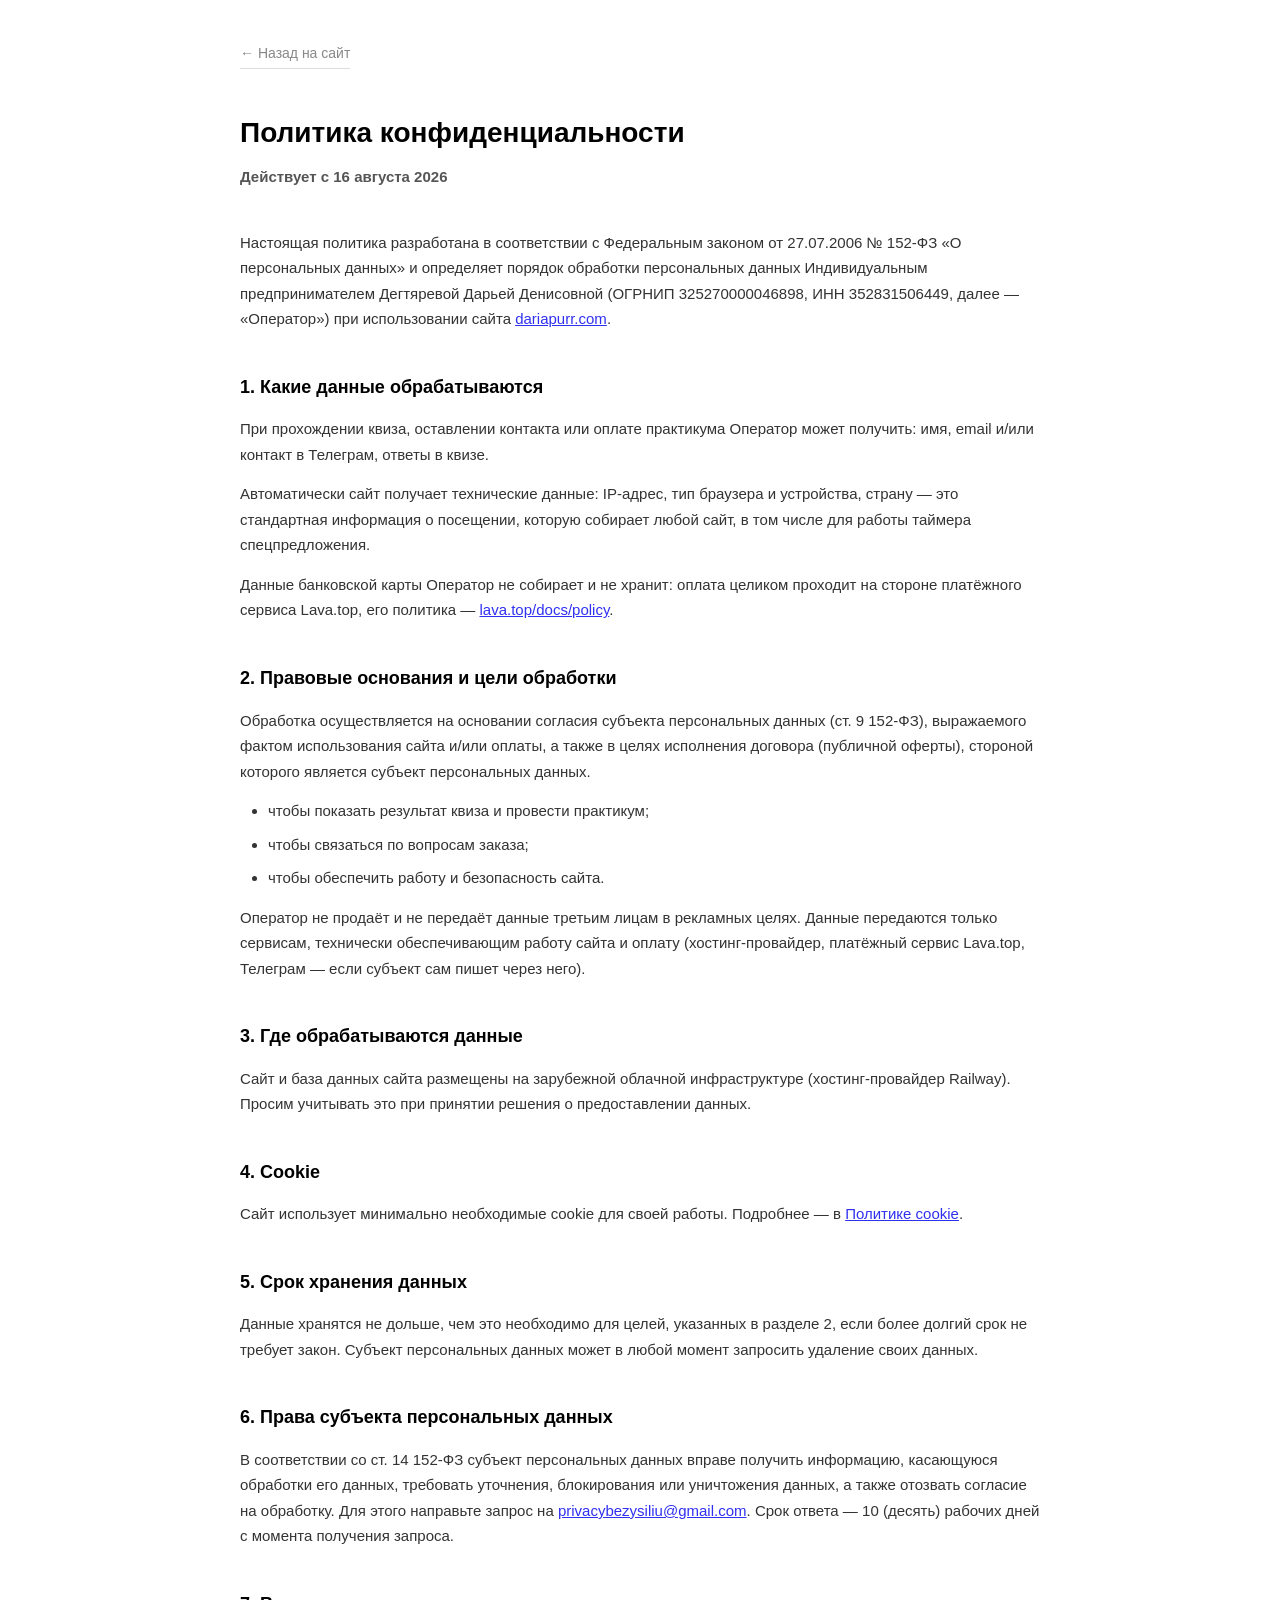
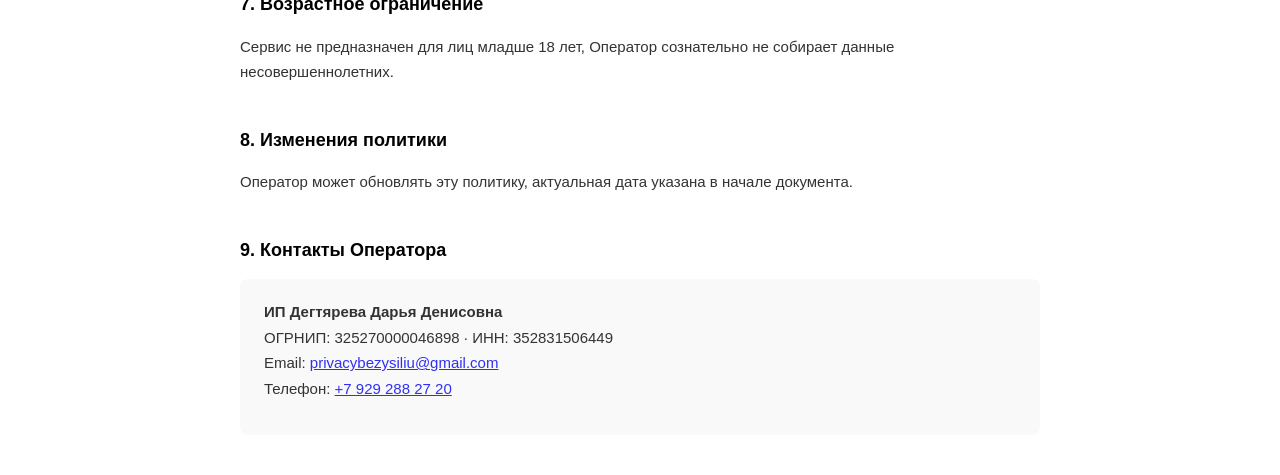
==== site/privacy.html @ fa900cc9 "Initial commit: wish-api site (Кэш-расклад + гора желаний)" ====
<!DOCTYPE html>
<html lang="ru">
<head>
  <meta charset="UTF-8">
  <meta name="viewport" content="width=device-width, initial-scale=1.0">
  <title>Политика конфиденциальности · Кэш-расклад от Белой Кошки</title>
  <style>
    *{box-sizing:border-box;margin:0;padding:0}
    body{font-family:Arial,sans-serif;background:#fff;color:#333;padding:40px 24px;font-size:15px;line-height:1.7}
    .page-wrap{max-width:800px;margin:0 auto}
    .back-link{display:inline-block;margin-bottom:40px;color:#888;text-decoration:none;font-size:14px;border-bottom:1px solid #ddd;padding-bottom:2px}
    .back-link:hover{color:#333}
    h1{font-size:28px;color:#000;margin-bottom:8px;font-weight:700}
    .updated{color:#555;font-size:15px;font-weight:700;margin-bottom:40px}
    h2{font-size:18px;color:#000;margin-top:40px;margin-bottom:14px;font-weight:700}
    p{color:#333;margin-bottom:14px}
    ul{color:#333;padding-left:28px;margin-bottom:14px}
    li{margin-bottom:8px}
    a{color:#3030F1;word-break:break-word}
    .contact-block{background:#f9f9f9;padding:20px 24px;border-radius:8px;margin-top:12px}
  </style>
</head>
<body>
<div class="page-wrap">

  <a href="index.html" class="back-link">← Назад на сайт</a>

  <h1>Политика конфиденциальности</h1>
  <p class="updated">Действует с 16 августа 2026</p>

  <p>Настоящая политика разработана в соответствии с Федеральным законом от 27.07.2006 № 152-ФЗ «О персональных данных» и определяет порядок обработки персональных данных Индивидуальным предпринимателем Дегтяревой Дарьей Денисовной (ОГРНИП 325270000046898, ИНН 352831506449, далее — «Оператор») при использовании сайта <a href="https://www.dariapurr.com">dariapurr.com</a>.</p>

  <h2>1. Какие данные обрабатываются</h2>
  <p>При прохождении квиза, оставлении контакта или оплате практикума Оператор может получить: имя, email и/или контакт в Телеграм, ответы в квизе.</p>
  <p>Автоматически сайт получает технические данные: IP-адрес, тип браузера и устройства, страну — это стандартная информация о посещении, которую собирает любой сайт, в том числе для работы таймера спецпредложения.</p>
  <p>Данные банковской карты Оператор не собирает и не хранит: оплата целиком проходит на стороне платёжного сервиса Lava.top, его политика — <a href="https://lava.top/docs/policy/" target="_blank" rel="noopener">lava.top/docs/policy</a>.</p>

  <h2>2. Правовые основания и цели обработки</h2>
  <p>Обработка осуществляется на основании согласия субъекта персональных данных (ст. 9 152-ФЗ), выражаемого фактом использования сайта и/или оплаты, а также в целях исполнения договора (публичной оферты), стороной которого является субъект персональных данных.</p>
  <ul>
    <li>чтобы показать результат квиза и провести практикум;</li>
    <li>чтобы связаться по вопросам заказа;</li>
    <li>чтобы обеспечить работу и безопасность сайта.</li>
  </ul>
  <p>Оператор не продаёт и не передаёт данные третьим лицам в рекламных целях. Данные передаются только сервисам, технически обеспечивающим работу сайта и оплату (хостинг-провайдер, платёжный сервис Lava.top, Телеграм — если субъект сам пишет через него).</p>

  <h2>3. Где обрабатываются данные</h2>
  <p>Сайт и база данных сайта размещены на зарубежной облачной инфраструктуре (хостинг-провайдер Railway). Просим учитывать это при принятии решения о предоставлении данных.</p>

  <h2>4. Cookie</h2>
  <p>Сайт использует минимально необходимые cookie для своей работы. Подробнее — в <a href="cookies.html">Политике cookie</a>.</p>

  <h2>5. Срок хранения данных</h2>
  <p>Данные хранятся не дольше, чем это необходимо для целей, указанных в разделе 2, если более долгий срок не требует закон. Субъект персональных данных может в любой момент запросить удаление своих данных.</p>

  <h2>6. Права субъекта персональных данных</h2>
  <p>В соответствии со ст. 14 152-ФЗ субъект персональных данных вправе получить информацию, касающуюся обработки его данных, требовать уточнения, блокирования или уничтожения данных, а также отозвать согласие на обработку. Для этого направьте запрос на <a href="mailto:privacybezysiliu@gmail.com">privacybezysiliu@gmail.com</a>. Срок ответа — 10 (десять) рабочих дней с момента получения запроса.</p>

  <h2>7. Возрастное ограничение</h2>
  <p>Сервис не предназначен для лиц младше 18 лет, Оператор сознательно не собирает данные несовершеннолетних.</p>

  <h2>8. Изменения политики</h2>
  <p>Оператор может обновлять эту политику, актуальная дата указана в начале документа.</p>

  <h2>9. Контакты Оператора</h2>
  <div class="contact-block">
    <p><strong>ИП Дегтярева Дарья Денисовна</strong><br>
    ОГРНИП: 325270000046898 · ИНН: 352831506449<br>
    Email: <a href="mailto:privacybezysiliu@gmail.com">privacybezysiliu@gmail.com</a><br>
    Телефон: <a href="tel:+79292882720">+7 929 288 27 20</a></p>
  </div>

</div>
</body>
</html>
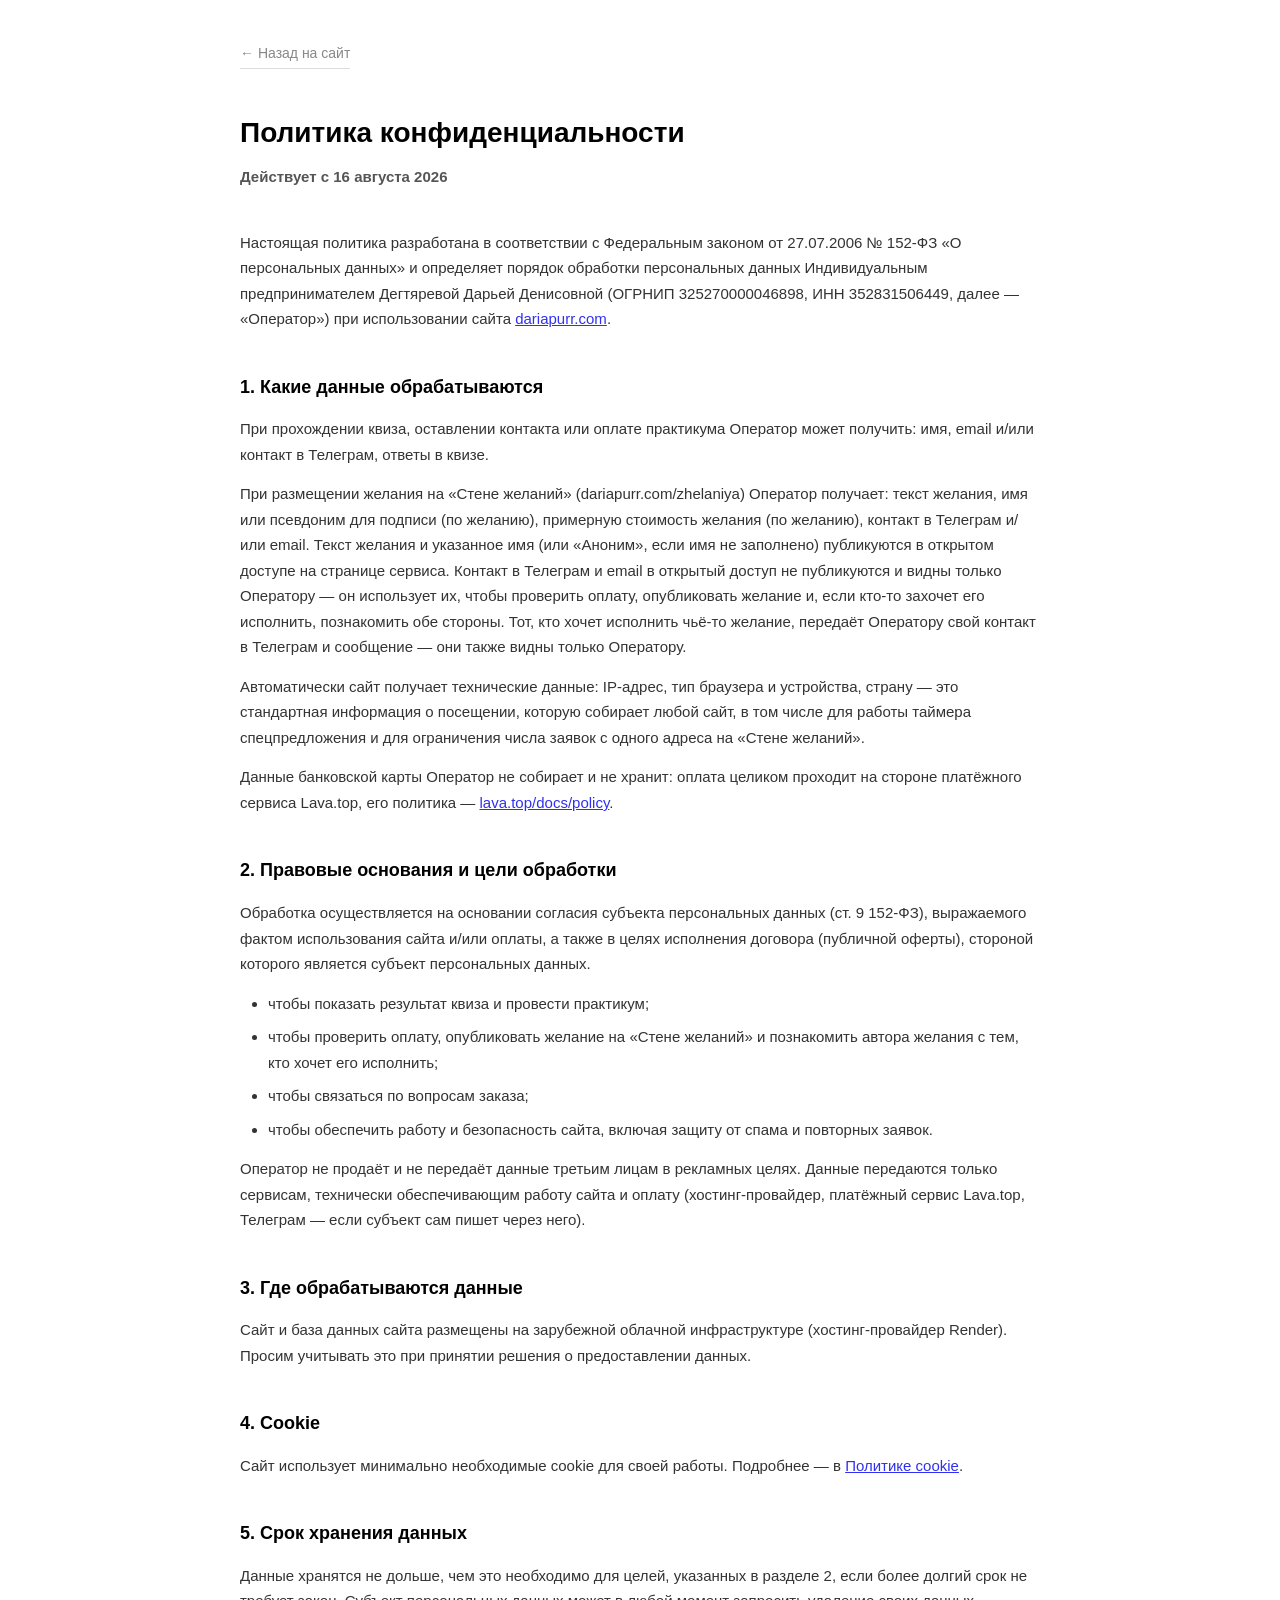
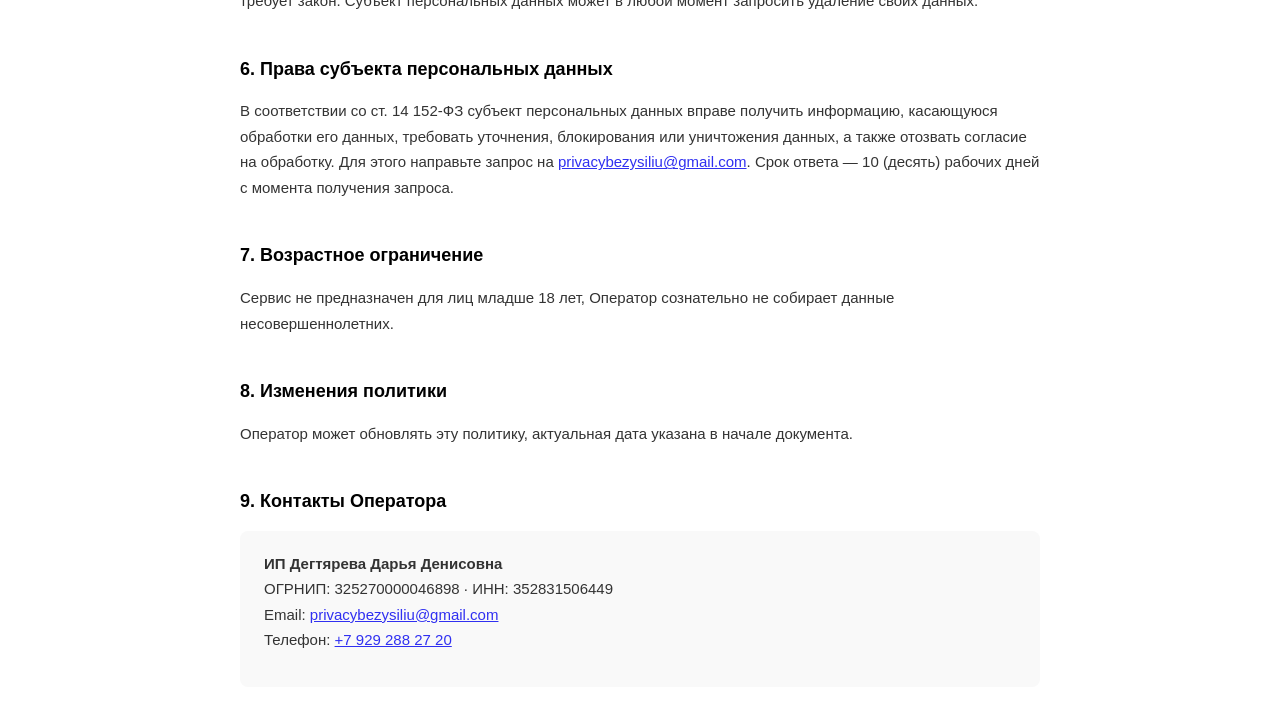
==== commit c8ecd54f: "Add files via upload" ====
--- a/site/privacy.html
+++ b/site/privacy.html
@@ -3,7 +3,7 @@
 <head>
   <meta charset="UTF-8">
   <meta name="viewport" content="width=device-width, initial-scale=1.0">
-  <title>Политика конфиденциальности · Кэш-расклад от Белой Кошки</title>
+  <title>Политика конфиденциальности · daria.purr</title>
   <style>
     *{box-sizing:border-box;margin:0;padding:0}
     body{font-family:Arial,sans-serif;background:#fff;color:#333;padding:40px 24px;font-size:15px;line-height:1.7}
@@ -32,20 +32,22 @@
 
   <h2>1. Какие данные обрабатываются</h2>
   <p>При прохождении квиза, оставлении контакта или оплате практикума Оператор может получить: имя, email и/или контакт в Телеграм, ответы в квизе.</p>
-  <p>Автоматически сайт получает технические данные: IP-адрес, тип браузера и устройства, страну — это стандартная информация о посещении, которую собирает любой сайт, в том числе для работы таймера спецпредложения.</p>
+  <p>При размещении желания на «Стене желаний» (dariapurr.com/zhelaniya) Оператор получает: текст желания, имя или псевдоним для подписи (по желанию), примерную стоимость желания (по желанию), контакт в Телеграм и/или email. Текст желания и указанное имя (или «Аноним», если имя не заполнено) публикуются в открытом доступе на странице сервиса. Контакт в Телеграм и email в открытый доступ не публикуются и видны только Оператору — он использует их, чтобы проверить оплату, опубликовать желание и, если кто-то захочет его исполнить, познакомить обе стороны. Тот, кто хочет исполнить чьё-то желание, передаёт Оператору свой контакт в Телеграм и сообщение — они также видны только Оператору.</p>
+  <p>Автоматически сайт получает технические данные: IP-адрес, тип браузера и устройства, страну — это стандартная информация о посещении, которую собирает любой сайт, в том числе для работы таймера спецпредложения и для ограничения числа заявок с одного адреса на «Стене желаний».</p>
   <p>Данные банковской карты Оператор не собирает и не хранит: оплата целиком проходит на стороне платёжного сервиса Lava.top, его политика — <a href="https://lava.top/docs/policy/" target="_blank" rel="noopener">lava.top/docs/policy</a>.</p>
 
   <h2>2. Правовые основания и цели обработки</h2>
   <p>Обработка осуществляется на основании согласия субъекта персональных данных (ст. 9 152-ФЗ), выражаемого фактом использования сайта и/или оплаты, а также в целях исполнения договора (публичной оферты), стороной которого является субъект персональных данных.</p>
   <ul>
     <li>чтобы показать результат квиза и провести практикум;</li>
+    <li>чтобы проверить оплату, опубликовать желание на «Стене желаний» и познакомить автора желания с тем, кто хочет его исполнить;</li>
     <li>чтобы связаться по вопросам заказа;</li>
-    <li>чтобы обеспечить работу и безопасность сайта.</li>
+    <li>чтобы обеспечить работу и безопасность сайта, включая защиту от спама и повторных заявок.</li>
   </ul>
   <p>Оператор не продаёт и не передаёт данные третьим лицам в рекламных целях. Данные передаются только сервисам, технически обеспечивающим работу сайта и оплату (хостинг-провайдер, платёжный сервис Lava.top, Телеграм — если субъект сам пишет через него).</p>
 
   <h2>3. Где обрабатываются данные</h2>
-  <p>Сайт и база данных сайта размещены на зарубежной облачной инфраструктуре (хостинг-провайдер Railway). Просим учитывать это при принятии решения о предоставлении данных.</p>
+  <p>Сайт и база данных сайта размещены на зарубежной облачной инфраструктуре (хостинг-провайдер Render). Просим учитывать это при принятии решения о предоставлении данных.</p>
 
   <h2>4. Cookie</h2>
   <p>Сайт использует минимально необходимые cookie для своей работы. Подробнее — в <a href="cookies.html">Политике cookie</a>.</p>
